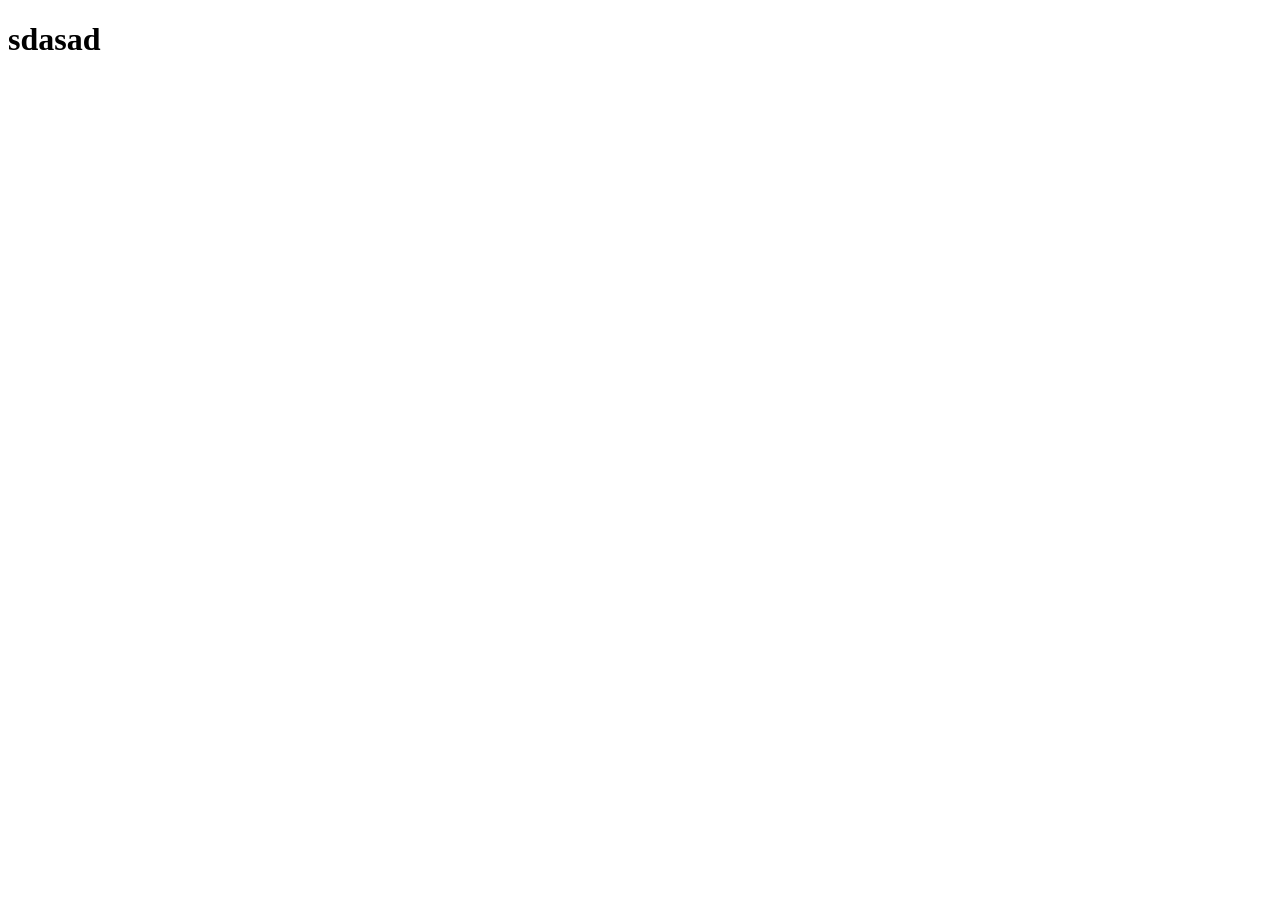
==== index.html @ 21c4d237 "Issue 1" ====
<!DOCTYPE html>
<html lang="en">

<head>
    <meta charset="UTF-8">
    <meta name="viewport" content="width=device-width, initial-scale=1.0">
    <title>Document</title>
</head>

<body>
    <h1>sdasad</h1>
</body>

</html>
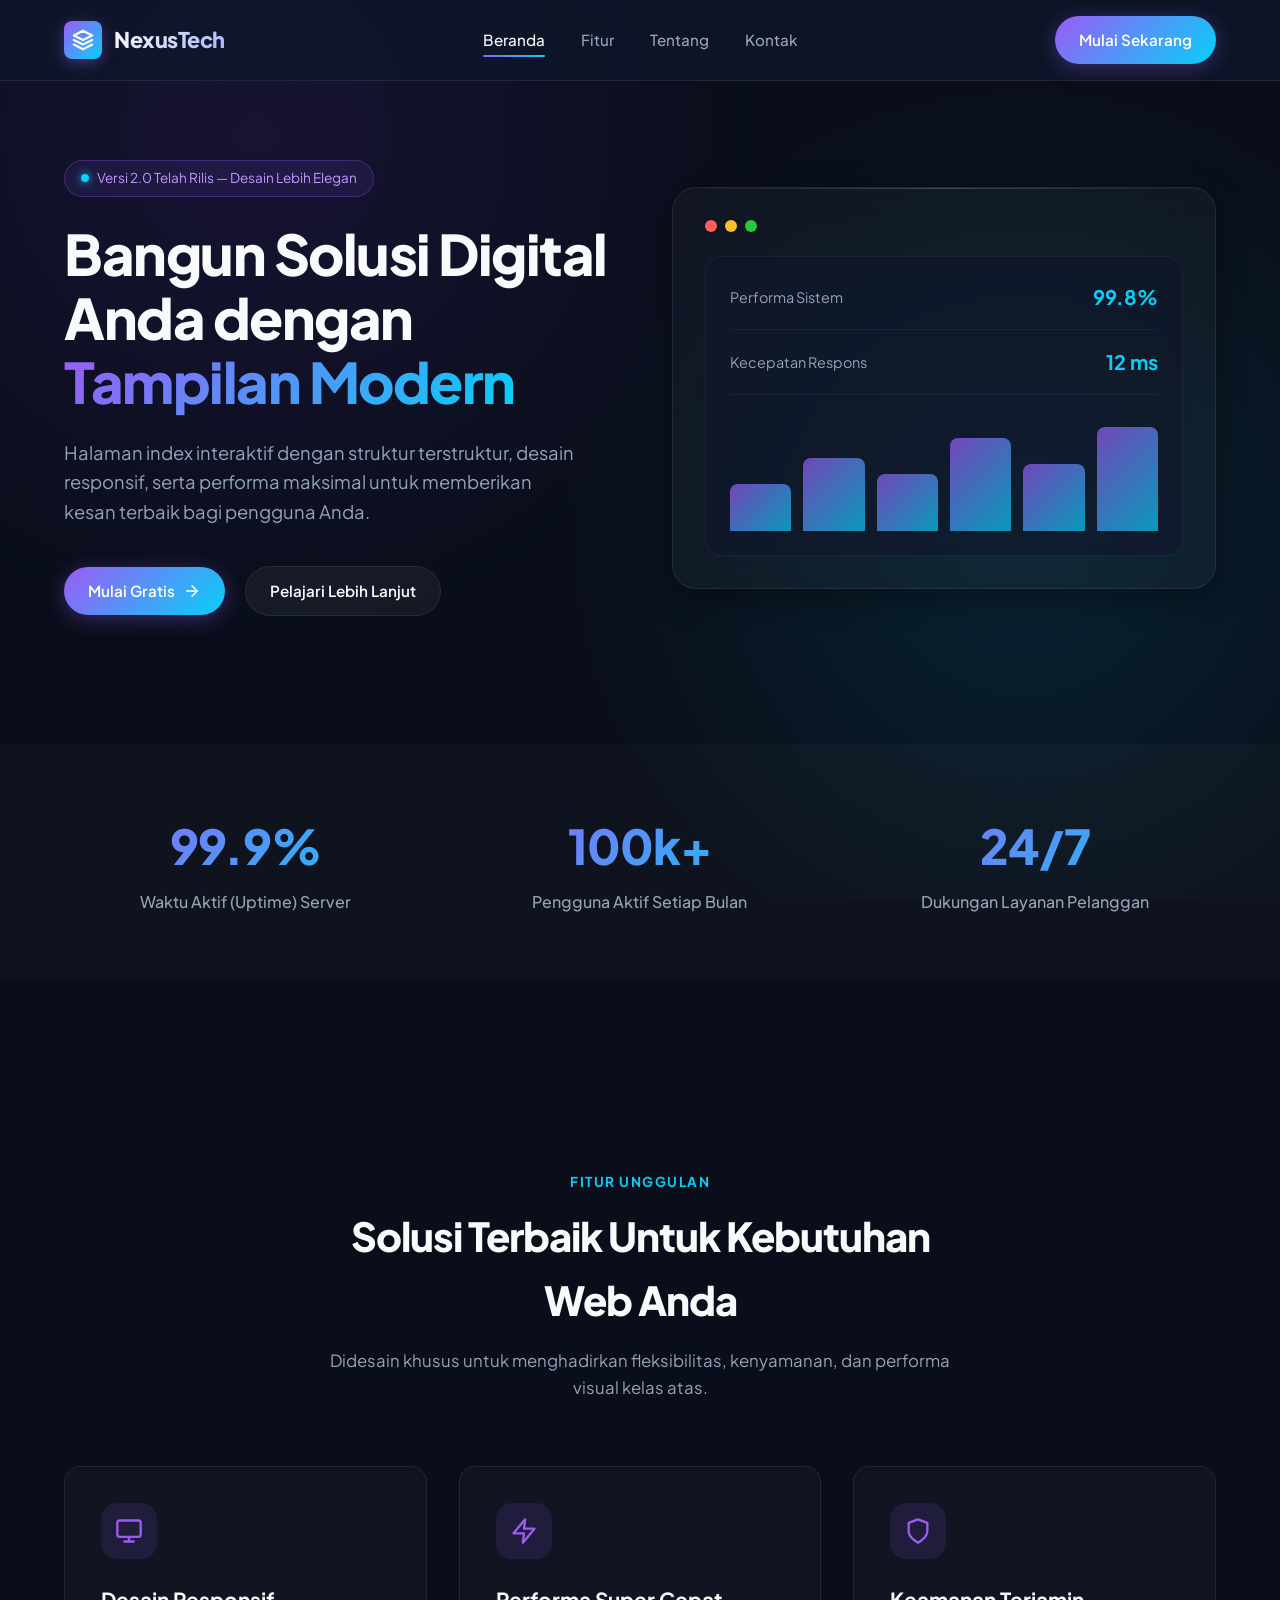
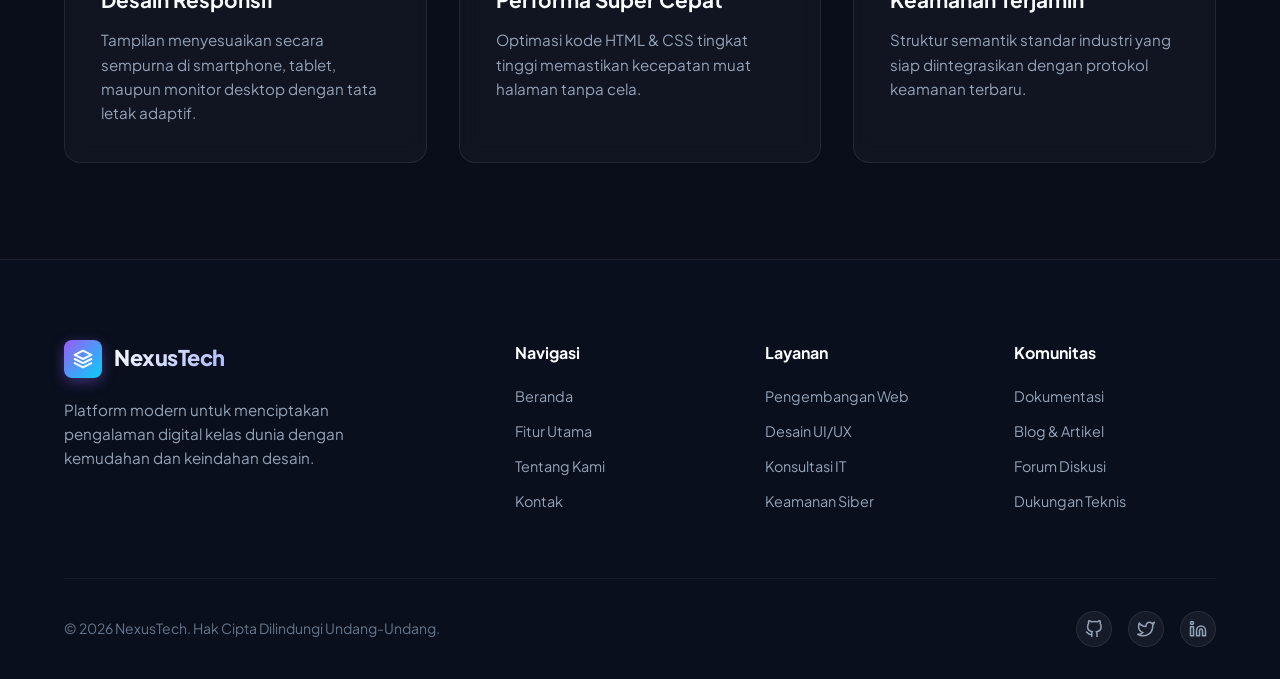
==== commit e0265312: "feat: redesign index page with navbar hero section feature grid and footer (closes #3)" ====
--- a/index.html
+++ b/index.html
@@ -1,14 +1,275 @@
 <!DOCTYPE html>
-<html lang="en">
+<html lang="id">
 
 <head>
     <meta charset="UTF-8">
     <meta name="viewport" content="width=device-width, initial-scale=1.0">
-    <title>Document</title>
+    <meta name="description" content="Platform digital modern dengan tampilan intuitif, performa tinggi, dan pengalaman pengguna terbaik.">
+    <title>NexusTech — Platform Digital Masa Depan</title>
+    
+    <!-- Google Fonts: Plus Jakarta Sans -->
+    <link rel="preconnect" href="https://fonts.googleapis.com">
+    <link rel="preconnect" href="https://fonts.gstatic.com" crossorigin>
+    <link href="https://fonts.googleapis.com/css2?family=Plus+Jakarta+Sans:wght@400;500;600;700;800&display=swap" rel="stylesheet">
+    
+    <!-- Custom Stylesheet -->
+    <link rel="stylesheet" href="style.css">
 </head>
 
 <body>
-    <h1>sdasad</h1>
+
+    <!-- ==================== HEADER & NAVBAR ==================== -->
+    <header class="header">
+        <div class="container navbar">
+            <a href="#" class="brand-logo">
+                <div class="logo-icon">
+                    <svg width="22" height="22" viewBox="0 0 24 24" fill="none" stroke="currentColor" stroke-width="2.5" stroke-linecap="round" stroke-linejoin="round">
+                        <polygon points="12 2 2 7 12 12 22 7 12 2"></polygon>
+                        <polyline points="2 17 12 22 22 17"></polyline>
+                        <polyline points="2 12 12 17 22 12"></polyline>
+                    </svg>
+                </div>
+                <span class="logo-text">NexusTech</span>
+            </a>
+
+            <nav>
+                <ul class="nav-menu" id="navMenu">
+                    <li><a href="#beranda" class="nav-link active">Beranda</a></li>
+                    <li><a href="#fitur" class="nav-link">Fitur</a></li>
+                    <li><a href="#tentang" class="nav-link">Tentang</a></li>
+                    <li><a href="#kontak" class="nav-link">Kontak</a></li>
+                </ul>
+            </nav>
+
+            <div class="nav-actions">
+                <a href="#mulai" class="btn btn-primary">Mulai Sekarang</a>
+                <button class="menu-toggle" id="menuToggle" aria-label="Toggle Menu">
+                    <svg width="24" height="24" viewBox="0 0 24 24" fill="none" stroke="currentColor" stroke-width="2" stroke-linecap="round" stroke-linejoin="round">
+                        <line x1="3" y1="12" x2="21" y2="12"></line>
+                        <line x1="3" y1="6" x2="21" y2="6"></line>
+                        <line x1="3" y1="18" x2="21" y2="18"></line>
+                    </svg>
+                </button>
+            </div>
+        </div>
+    </header>
+
+    <main>
+        <!-- ==================== HERO SECTION ==================== -->
+        <section class="hero-section" id="beranda">
+            <div class="container hero-wrapper">
+                <div class="hero-content">
+                    <div class="badge-pill">
+                        <span class="badge-dot"></span>
+                        <span>Versi 2.0 Telah Rilis — Desain Lebih Elegan</span>
+                    </div>
+
+                    <h1 class="hero-title">
+                        Bangun Solusi Digital Anda dengan <span class="text-gradient">Tampilan Modern</span>
+                    </h1>
+
+                    <p class="hero-description">
+                        Halaman index interaktif dengan struktur terstruktur, desain responsif, serta performa maksimal untuk memberikan kesan terbaik bagi pengguna Anda.
+                    </p>
+
+                    <div class="hero-buttons">
+                        <a href="#mulai" class="btn btn-primary">
+                            <span>Mulai Gratis</span>
+                            <svg width="18" height="18" viewBox="0 0 24 24" fill="none" stroke="currentColor" stroke-width="2" stroke-linecap="round" stroke-linejoin="round">
+                                <line x1="5" y1="12" x2="19" y2="12"></line>
+                                <polyline points="12 5 19 12 12 19"></polyline>
+                            </svg>
+                        </a>
+                        <a href="#fitur" class="btn btn-secondary">Pelajari Lebih Lanjut</a>
+                    </div>
+                </div>
+
+                <div class="hero-visual">
+                    <div class="hero-card">
+                        <div class="card-header-bar">
+                            <div class="circle-btn red-btn"></div>
+                            <div class="circle-btn yellow-btn"></div>
+                            <div class="circle-btn green-btn"></div>
+                        </div>
+                        <div class="visual-preview">
+                            <div class="preview-stat">
+                                <span class="stat-label">Performa Sistem</span>
+                                <span class="stat-val">99.8%</span>
+                            </div>
+                            <div class="preview-stat">
+                                <span class="stat-label">Kecepatan Respons</span>
+                                <span class="stat-val">12 ms</span>
+                            </div>
+                            <div class="preview-chart">
+                                <div class="chart-bar" style="height: 45%;"></div>
+                                <div class="chart-bar" style="height: 70%;"></div>
+                                <div class="chart-bar" style="height: 55%;"></div>
+                                <div class="chart-bar" style="height: 90%;"></div>
+                                <div class="chart-bar" style="height: 65%;"></div>
+                                <div class="chart-bar" style="height: 100%;"></div>
+                            </div>
+                        </div>
+                    </div>
+                </div>
+            </div>
+        </section>
+
+        <!-- ==================== STATS HIGHLIGHTS ==================== -->
+        <section class="stats-section">
+            <div class="container stats-grid">
+                <div>
+                    <div class="stat-number">99.9%</div>
+                    <div class="stat-desc">Waktu Aktif (Uptime) Server</div>
+                </div>
+                <div>
+                    <div class="stat-number">100k+</div>
+                    <div class="stat-desc">Pengguna Aktif Setiap Bulan</div>
+                </div>
+                <div>
+                    <div class="stat-number">24/7</div>
+                    <div class="stat-desc">Dukungan Layanan Pelanggan</div>
+                </div>
+            </div>
+        </section>
+
+        <!-- ==================== FEATURES SECTION ==================== -->
+        <section class="features-section" id="fitur">
+            <div class="container">
+                <div class="section-header">
+                    <span class="section-tag">Fitur Unggulan</span>
+                    <h2 class="section-title">Solusi Terbaik Untuk Kebutuhan Web Anda</h2>
+                    <p class="section-subtitle">Didesain khusus untuk menghadirkan fleksibilitas, kenyamanan, dan performa visual kelas atas.</p>
+                </div>
+
+                <div class="features-grid">
+                    <!-- Feature 1 -->
+                    <div class="feature-card">
+                        <div class="feature-icon">
+                            <svg width="28" height="28" viewBox="0 0 24 24" fill="none" stroke="currentColor" stroke-width="2" stroke-linecap="round" stroke-linejoin="round">
+                                <rect x="2" y="3" width="20" height="14" rx="2" ry="2"></rect>
+                                <line x1="8" y1="21" x2="16" y2="21"></line>
+                                <line x1="12" y1="17" x2="12" y2="21"></line>
+                            </svg>
+                        </div>
+                        <h3 class="feature-title">Desain Responsif</h3>
+                        <p class="feature-desc">Tampilan menyesuaikan secara sempurna di smartphone, tablet, maupun monitor desktop dengan tata letak adaptif.</p>
+                    </div>
+
+                    <!-- Feature 2 -->
+                    <div class="feature-card">
+                        <div class="feature-icon">
+                            <svg width="28" height="28" viewBox="0 0 24 24" fill="none" stroke="currentColor" stroke-width="2" stroke-linecap="round" stroke-linejoin="round">
+                                <polygon points="13 2 3 14 12 14 11 22 21 10 12 10 13 2"></polygon>
+                            </svg>
+                        </div>
+                        <h3 class="feature-title">Performa Super Cepat</h3>
+                        <p class="feature-desc">Optimasi kode HTML & CSS tingkat tinggi memastikan kecepatan muat halaman tanpa cela.</p>
+                    </div>
+
+                    <!-- Feature 3 -->
+                    <div class="feature-card">
+                        <div class="feature-icon">
+                            <svg width="28" height="28" viewBox="0 0 24 24" fill="none" stroke="currentColor" stroke-width="2" stroke-linecap="round" stroke-linejoin="round">
+                                <path d="M12 22s8-4 8-10V5l-8-3-8 3v7c0 6 8 10 8 10z"></path>
+                            </svg>
+                        </div>
+                        <h3 class="feature-title">Keamanan Terjamin</h3>
+                        <p class="feature-desc">Struktur semantik standar industri yang siap diintegrasikan dengan protokol keamanan terbaru.</p>
+                    </div>
+                </div>
+            </div>
+        </section>
+    </main>
+
+    <!-- ==================== FOOTER ==================== -->
+    <footer class="footer" id="kontak">
+        <div class="container">
+            <div class="footer-top">
+                <div class="footer-brand">
+                    <a href="#" class="brand-logo">
+                        <div class="logo-icon">
+                            <svg width="20" height="20" viewBox="0 0 24 24" fill="none" stroke="currentColor" stroke-width="2.5" stroke-linecap="round" stroke-linejoin="round">
+                                <polygon points="12 2 2 7 12 12 22 7 12 2"></polygon>
+                                <polyline points="2 17 12 22 22 17"></polyline>
+                                <polyline points="2 12 12 17 22 12"></polyline>
+                            </svg>
+                        </div>
+                        <span class="logo-text">NexusTech</span>
+                    </a>
+                    <p class="footer-desc">Platform modern untuk menciptakan pengalaman digital kelas dunia dengan kemudahan dan keindahan desain.</p>
+                </div>
+
+                <div>
+                    <h4 class="footer-title">Navigasi</h4>
+                    <div class="footer-links">
+                        <a href="#beranda">Beranda</a>
+                        <a href="#fitur">Fitur Utama</a>
+                        <a href="#tentang">Tentang Kami</a>
+                        <a href="#kontak">Kontak</a>
+                    </div>
+                </div>
+
+                <div>
+                    <h4 class="footer-title">Layanan</h4>
+                    <div class="footer-links">
+                        <a href="#">Pengembangan Web</a>
+                        <a href="#">Desain UI/UX</a>
+                        <a href="#">Konsultasi IT</a>
+                        <a href="#">Keamanan Siber</a>
+                    </div>
+                </div>
+
+                <div>
+                    <h4 class="footer-title">Komunitas</h4>
+                    <div class="footer-links">
+                        <a href="#">Dokumentasi</a>
+                        <a href="#">Blog & Artikel</a>
+                        <a href="#">Forum Diskusi</a>
+                        <a href="#">Dukungan Teknis</a>
+                    </div>
+                </div>
+            </div>
+
+            <div class="footer-bottom">
+                <p>&copy; 2026 NexusTech. Hak Cipta Dilindungi Undang-Undang.</p>
+                <div class="social-links">
+                    <a href="#" class="social-icon" aria-label="GitHub">
+                        <svg width="18" height="18" viewBox="0 0 24 24" fill="none" stroke="currentColor" stroke-width="2" stroke-linecap="round" stroke-linejoin="round"><path d="M9 19c-5 1.5-5-2.5-7-3m14 6v-3.87a3.37 3.37 0 0 0-.94-2.61c3.14-.35 6.44-1.54 6.44-7A5.44 5.44 0 0 0 20 4.77 5.07 5.07 0 0 0 19.91 1S18.73.65 16 2.48a13.38 13.38 0 0 0-7 0C6.27.65 5.09 1 5.09 1A5.07 5.07 0 0 0 5 4.77a5.44 5.44 0 0 0-1.5 3.78c0 5.42 3.3 6.61 6.44 7A3.37 3.37 0 0 0 9 18.13V22"></path></svg>
+                    </a>
+                    <a href="#" class="social-icon" aria-label="Twitter">
+                        <svg width="18" height="18" viewBox="0 0 24 24" fill="none" stroke="currentColor" stroke-width="2" stroke-linecap="round" stroke-linejoin="round"><path d="M23 3a10.9 10.9 0 0 1-3.14 1.53 4.48 4.48 0 0 0-7.86 3v1A10.66 10.66 0 0 1 3 4s-4 9 5 13a11.64 11.64 0 0 1-7 2c9 5 20 0 20-11.5a4.5 4.5 0 0 0-.08-.83A7.72 7.72 0 0 0 23 3z"></path></svg>
+                    </a>
+                    <a href="#" class="social-icon" aria-label="LinkedIn">
+                        <svg width="18" height="18" viewBox="0 0 24 24" fill="none" stroke="currentColor" stroke-width="2" stroke-linecap="round" stroke-linejoin="round"><path d="M16 8a6 6 0 0 1 6 6v7h-4v-7a2 2 0 0 0-2-2 2 2 0 0 0-2 2v7h-4v-7a6 6 0 0 1 6-6z"></path><rect x="2" y="9" width="4" height="12"></rect><circle cx="4" cy="4" r="2"></circle></svg>
+                    </a>
+                </div>
+            </div>
+        </div>
+    </footer>
+
+    <!-- Interactive script for mobile toggle -->
+    <script>
+        const menuToggle = document.getElementById('menuToggle');
+        const navMenu = document.getElementById('navMenu');
+
+        if (menuToggle && navMenu) {
+            menuToggle.addEventListener('click', () => {
+                if (navMenu.style.display === 'flex') {
+                    navMenu.style.display = 'none';
+                } else {
+                    navMenu.style.display = 'flex';
+                    navMenu.style.flexDirection = 'column';
+                    navMenu.style.position = 'absolute';
+                    navMenu.style.top = '80px';
+                    navMenu.style.left = '0';
+                    navMenu.style.width = '100%';
+                    navMenu.style.background = 'rgba(15, 23, 42, 0.95)';
+                    navMenu.style.padding = '1.5rem';
+                    navMenu.style.borderBottom = '1px solid rgba(255, 255, 255, 0.1)';
+                }
+            });
+        }
+    </script>
 </body>
 
 </html>
--- a/style.css
+++ b/style.css
@@ -0,0 +1,642 @@
+/* ==========================================================================
+   Design System & Custom Properties
+   ========================================================================== */
+:root {
+    /* Color Palette */
+    --bg-dark: hsl(222, 47%, 7%);
+    --bg-card: rgba(255, 255, 255, 0.03);
+    --bg-card-hover: rgba(255, 255, 255, 0.07);
+    --border-color: rgba(255, 255, 255, 0.08);
+    --border-glow: rgba(139, 92, 246, 0.4);
+
+    --text-primary: hsl(210, 40%, 98%);
+    --text-secondary: hsl(215, 20%, 65%);
+    --text-muted: hsl(215, 16%, 47%);
+
+    /* Gradient Colors */
+    --gradient-primary: linear-gradient(135deg, hsl(265, 89%, 66%) 0%, hsl(190, 95%, 50%) 100%);
+    --gradient-accent: linear-gradient(135deg, hsl(325, 90%, 62%) 0%, hsl(265, 89%, 66%) 100%);
+    --gradient-text: linear-gradient(135deg, #ffffff 30%, hsl(215, 20%, 75%) 100%);
+    --gradient-glow: radial-gradient(circle at 50% 0%, rgba(139, 92, 246, 0.25), transparent 70%);
+
+    /* Typography */
+    --font-main: 'Plus Jakarta Sans', -apple-system, BlinkMacSystemFont, 'Segoe UI', Roboto, sans-serif;
+    
+    /* Effects & Shadows */
+    --shadow-sm: 0 2px 8px rgba(0, 0, 0, 0.3);
+    --shadow-md: 0 8px 30px rgba(0, 0, 0, 0.4);
+    --shadow-glow: 0 0 40px rgba(139, 92, 246, 0.3);
+    --radius-sm: 8px;
+    --radius-md: 16px;
+    --radius-lg: 24px;
+    --radius-full: 9999px;
+    --transition: all 0.3s cubic-bezier(0.16, 1, 0.3, 1);
+}
+
+/* ==========================================================================
+   Base Styles & Reset
+   ========================================================================== */
+*, *::before, *::after {
+    box-sizing: border-box;
+    margin: 0;
+    padding: 0;
+}
+
+html {
+    scroll-behavior: smooth;
+    font-size: 16px;
+}
+
+body {
+    font-family: var(--font-main);
+    background-color: var(--bg-dark);
+    color: var(--text-primary);
+    line-height: 1.6;
+    overflow-x: hidden;
+    min-height: 100vh;
+    background-image: 
+        radial-gradient(circle at 20% 15%, rgba(124, 58, 237, 0.12) 0%, transparent 40%),
+        radial-gradient(circle at 80% 60%, rgba(6, 182, 212, 0.12) 0%, transparent 40%);
+    background-attachment: fixed;
+}
+
+a {
+    color: inherit;
+    text-decoration: none;
+    transition: var(--transition);
+}
+
+ul {
+    list-style: none;
+}
+
+.container {
+    max-width: 1200px;
+    margin: 0 auto;
+    padding: 0 1.5rem;
+}
+
+/* ==========================================================================
+   Header & Navbar
+   ========================================================================== */
+.header {
+    position: fixed;
+    top: 0;
+    left: 0;
+    width: 100%;
+    z-index: 1000;
+    backdrop-filter: blur(16px);
+    -webkit-backdrop-filter: blur(16px);
+    background: rgba(15, 23, 42, 0.75);
+    border-bottom: 1px solid var(--border-color);
+    transition: var(--transition);
+}
+
+.navbar {
+    display: flex;
+    align-items: center;
+    justify-content: space-between;
+    height: 80px;
+}
+
+.brand-logo {
+    display: flex;
+    align-items: center;
+    gap: 0.75rem;
+    font-size: 1.35rem;
+    font-weight: 800;
+    letter-spacing: -0.5px;
+}
+
+.logo-icon {
+    width: 38px;
+    height: 38px;
+    background: var(--gradient-primary);
+    border-radius: var(--radius-sm);
+    display: flex;
+    align-items: center;
+    justify-content: center;
+    box-shadow: 0 4px 14px rgba(139, 92, 246, 0.4);
+}
+
+.logo-text {
+    background: linear-gradient(135deg, #fff 0%, #a5b4fc 100%);
+    -webkit-background-clip: text;
+    -webkit-text-fill-color: transparent;
+}
+
+.nav-menu {
+    display: flex;
+    align-items: center;
+    gap: 2.25rem;
+}
+
+.nav-link {
+    font-weight: 500;
+    color: var(--text-secondary);
+    font-size: 0.95rem;
+    position: relative;
+    padding: 0.5rem 0;
+}
+
+.nav-link:hover, .nav-link.active {
+    color: var(--text-primary);
+}
+
+.nav-link::after {
+    content: '';
+    position: absolute;
+    bottom: 0;
+    left: 0;
+    width: 0;
+    height: 2px;
+    background: var(--gradient-primary);
+    transition: var(--transition);
+    border-radius: var(--radius-full);
+}
+
+.nav-link:hover::after, .nav-link.active::after {
+    width: 100%;
+}
+
+.nav-actions {
+    display: flex;
+    align-items: center;
+    gap: 1rem;
+}
+
+.btn {
+    display: inline-flex;
+    align-items: center;
+    justify-content: center;
+    gap: 0.5rem;
+    padding: 0.75rem 1.5rem;
+    font-size: 0.95rem;
+    font-weight: 600;
+    border-radius: var(--radius-full);
+    cursor: pointer;
+    transition: var(--transition);
+    border: none;
+    outline: none;
+}
+
+.btn-primary {
+    background: var(--gradient-primary);
+    color: #ffffff;
+    box-shadow: 0 4px 20px rgba(139, 92, 246, 0.35);
+}
+
+.btn-primary:hover {
+    transform: translateY(-2px);
+    box-shadow: 0 8px 25px rgba(139, 92, 246, 0.5);
+}
+
+.btn-secondary {
+    background: rgba(255, 255, 255, 0.05);
+    color: var(--text-primary);
+    border: 1px solid var(--border-color);
+    backdrop-filter: blur(10px);
+}
+
+.btn-secondary:hover {
+    background: rgba(255, 255, 255, 0.1);
+    border-color: rgba(255, 255, 255, 0.2);
+    transform: translateY(-2px);
+}
+
+.menu-toggle {
+    display: none;
+    background: none;
+    border: none;
+    color: var(--text-primary);
+    font-size: 1.5rem;
+    cursor: pointer;
+}
+
+/* ==========================================================================
+   Hero Section
+   ========================================================================== */
+.hero-section {
+    padding: 10rem 0 6rem;
+    position: relative;
+    overflow: hidden;
+}
+
+.hero-wrapper {
+    display: grid;
+    grid-template-columns: 1fr 1fr;
+    gap: 4rem;
+    align-items: center;
+}
+
+.hero-content {
+    display: flex;
+    flex-direction: column;
+    align-items: flex-start;
+}
+
+.badge-pill {
+    display: inline-flex;
+    align-items: center;
+    gap: 0.5rem;
+    padding: 0.4rem 1rem;
+    background: rgba(139, 92, 246, 0.1);
+    border: 1px solid rgba(139, 92, 246, 0.3);
+    border-radius: var(--radius-full);
+    font-size: 0.85rem;
+    color: hsl(265, 100%, 80%);
+    margin-bottom: 1.5rem;
+    backdrop-filter: blur(10px);
+}
+
+.badge-dot {
+    width: 8px;
+    height: 8px;
+    background: hsl(190, 95%, 50%);
+    border-radius: 50%;
+    box-shadow: 0 0 10px hsl(190, 95%, 50%);
+}
+
+.hero-title {
+    font-size: 3.5rem;
+    font-weight: 800;
+    line-height: 1.15;
+    letter-spacing: -1.5px;
+    margin-bottom: 1.5rem;
+    color: var(--text-primary);
+}
+
+.text-gradient {
+    background: var(--gradient-primary);
+    -webkit-background-clip: text;
+    -webkit-text-fill-color: transparent;
+}
+
+.hero-description {
+    font-size: 1.15rem;
+    color: var(--text-secondary);
+    margin-bottom: 2.5rem;
+    max-width: 520px;
+    font-weight: 400;
+}
+
+.hero-buttons {
+    display: flex;
+    align-items: center;
+    gap: 1.25rem;
+    flex-wrap: wrap;
+}
+
+.hero-visual {
+    position: relative;
+}
+
+.hero-card {
+    background: var(--bg-card);
+    border: 1px solid var(--border-color);
+    backdrop-filter: blur(20px);
+    -webkit-backdrop-filter: blur(20px);
+    border-radius: var(--radius-lg);
+    padding: 2rem;
+    box-shadow: var(--shadow-md);
+    position: relative;
+    overflow: hidden;
+}
+
+.hero-card::before {
+    content: '';
+    position: absolute;
+    top: 0;
+    left: 0;
+    right: 0;
+    height: 1px;
+    background: linear-gradient(90deg, transparent, rgba(255, 255, 255, 0.2), transparent);
+}
+
+.card-header-bar {
+    display: flex;
+    align-items: center;
+    gap: 0.5rem;
+    margin-bottom: 1.5rem;
+}
+
+.circle-btn {
+    width: 12px;
+    height: 12px;
+    border-radius: 50%;
+}
+.red-btn { background: #ff5f56; }
+.yellow-btn { background: #ffbd2e; }
+.green-btn { background: #27c93f; }
+
+.visual-preview {
+    background: rgba(15, 23, 42, 0.6);
+    border-radius: var(--radius-md);
+    padding: 1.5rem;
+    border: 1px solid rgba(255, 255, 255, 0.05);
+}
+
+.preview-stat {
+    display: flex;
+    justify-content: space-between;
+    align-items: center;
+    margin-bottom: 1rem;
+    padding-bottom: 1rem;
+    border-bottom: 1px solid rgba(255, 255, 255, 0.05);
+}
+
+.stat-label {
+    color: var(--text-secondary);
+    font-size: 0.9rem;
+}
+
+.stat-val {
+    font-size: 1.25rem;
+    font-weight: 700;
+    color: hsl(190, 95%, 50%);
+}
+
+.preview-chart {
+    height: 120px;
+    display: flex;
+    align-items: flex-end;
+    gap: 0.75rem;
+    padding-top: 1rem;
+}
+
+.chart-bar {
+    flex: 1;
+    background: var(--gradient-primary);
+    border-radius: var(--radius-sm) var(--radius-sm) 0 0;
+    transition: var(--transition);
+    opacity: 0.7;
+}
+
+.chart-bar:hover {
+    opacity: 1;
+    transform: scaleY(1.05);
+}
+
+/* ==========================================================================
+   Features Section
+   ========================================================================== */
+.features-section {
+    padding: 6rem 0;
+    position: relative;
+}
+
+.section-header {
+    text-align: center;
+    max-width: 650px;
+    margin: 0 auto 4rem;
+}
+
+.section-tag {
+    font-size: 0.85rem;
+    font-weight: 700;
+    text-transform: uppercase;
+    letter-spacing: 1.5px;
+    color: hsl(190, 95%, 50%);
+    margin-bottom: 0.75rem;
+    display: block;
+}
+
+.section-title {
+    font-size: 2.5rem;
+    font-weight: 800;
+    letter-spacing: -1px;
+    margin-bottom: 1rem;
+}
+
+.section-subtitle {
+    color: var(--text-secondary);
+    font-size: 1.05rem;
+}
+
+.features-grid {
+    display: grid;
+    grid-template-columns: repeat(3, 1fr);
+    gap: 2rem;
+}
+
+.feature-card {
+    background: var(--bg-card);
+    border: 1px solid var(--border-color);
+    border-radius: var(--radius-md);
+    padding: 2.25rem;
+    backdrop-filter: blur(10px);
+    transition: var(--transition);
+    position: relative;
+}
+
+.feature-card:hover {
+    background: var(--bg-card-hover);
+    border-color: var(--border-glow);
+    transform: translateY(-8px);
+    box-shadow: var(--shadow-glow);
+}
+
+.feature-icon {
+    width: 56px;
+    height: 56px;
+    background: rgba(139, 92, 246, 0.12);
+    border-radius: var(--radius-md);
+    display: flex;
+    align-items: center;
+    justify-content: center;
+    margin-bottom: 1.5rem;
+    color: hsl(265, 89%, 66%);
+    transition: var(--transition);
+}
+
+.feature-card:hover .feature-icon {
+    background: var(--gradient-primary);
+    color: #ffffff;
+    box-shadow: 0 4px 15px rgba(139, 92, 246, 0.4);
+}
+
+.feature-title {
+    font-size: 1.3rem;
+    font-weight: 700;
+    margin-bottom: 0.75rem;
+}
+
+.feature-desc {
+    color: var(--text-secondary);
+    font-size: 0.95rem;
+    line-height: 1.6;
+}
+
+/* ==========================================================================
+   Stats / Highlights Section
+   ========================================================================== */
+.stats-section {
+    padding: 4rem 0;
+    margin: 2rem 0 6rem;
+    background: rgba(255, 255, 255, 0.02);
+    border-y: 1px solid var(--border-color);
+}
+
+.stats-grid {
+    display: grid;
+    grid-template-columns: repeat(3, 1fr);
+    gap: 2rem;
+    text-align: center;
+}
+
+.stat-number {
+    font-size: 3rem;
+    font-weight: 800;
+    background: var(--gradient-primary);
+    -webkit-background-clip: text;
+    -webkit-text-fill-color: transparent;
+    letter-spacing: -1px;
+}
+
+.stat-desc {
+    color: var(--text-secondary);
+    font-size: 1rem;
+    font-weight: 500;
+    margin-top: 0.25rem;
+}
+
+/* ==========================================================================
+   Footer
+   ========================================================================== */
+.footer {
+    background: rgba(10, 15, 30, 0.95);
+    border-top: 1px solid var(--border-color);
+    padding: 5rem 0 2rem;
+}
+
+.footer-top {
+    display: grid;
+    grid-template-columns: 2fr repeat(3, 1fr);
+    gap: 3rem;
+    margin-bottom: 4rem;
+}
+
+.footer-brand {
+    display: flex;
+    flex-direction: column;
+    gap: 1.25rem;
+}
+
+.footer-desc {
+    color: var(--text-secondary);
+    font-size: 0.95rem;
+    max-width: 320px;
+}
+
+.footer-title {
+    font-size: 1rem;
+    font-weight: 700;
+    margin-bottom: 1.25rem;
+    color: var(--text-primary);
+}
+
+.footer-links {
+    display: flex;
+    flex-direction: column;
+    gap: 0.75rem;
+}
+
+.footer-links a {
+    color: var(--text-secondary);
+    font-size: 0.9rem;
+}
+
+.footer-links a:hover {
+    color: var(--text-primary);
+    transform: translateX(4px);
+}
+
+.footer-bottom {
+    display: flex;
+    align-items: center;
+    justify-content: space-between;
+    padding-top: 2rem;
+    border-top: 1px solid rgba(255, 255, 255, 0.05);
+    color: var(--text-muted);
+    font-size: 0.875rem;
+}
+
+.social-links {
+    display: flex;
+    gap: 1rem;
+}
+
+.social-icon {
+    width: 36px;
+    height: 36px;
+    border-radius: 50%;
+    background: rgba(255, 255, 255, 0.05);
+    display: flex;
+    align-items: center;
+    justify-content: center;
+    color: var(--text-secondary);
+    border: 1px solid var(--border-color);
+    transition: var(--transition);
+}
+
+.social-icon:hover {
+    background: var(--gradient-primary);
+    color: #ffffff;
+    border-color: transparent;
+    transform: translateY(-3px);
+}
+
+/* ==========================================================================
+   Responsive Breakpoints
+   ========================================================================== */
+@media (max-width: 992px) {
+    .hero-wrapper {
+        grid-template-columns: 1fr;
+        gap: 3rem;
+    }
+    
+    .hero-title {
+        font-size: 2.8rem;
+    }
+
+    .features-grid {
+        grid-template-columns: repeat(2, 1fr);
+    }
+
+    .footer-top {
+        grid-template-columns: 1fr 1fr;
+    }
+}
+
+@media (max-width: 768px) {
+    .nav-menu {
+        display: none;
+    }
+
+    .menu-toggle {
+        display: block;
+    }
+
+    .hero-title {
+        font-size: 2.25rem;
+    }
+
+    .features-grid {
+        grid-template-columns: 1fr;
+    }
+
+    .stats-grid {
+        grid-template-columns: 1fr;
+        gap: 2rem;
+    }
+
+    .footer-top {
+        grid-template-columns: 1fr;
+    }
+
+    .footer-bottom {
+        flex-direction: column;
+        gap: 1rem;
+        text-align: center;
+    }
+}
